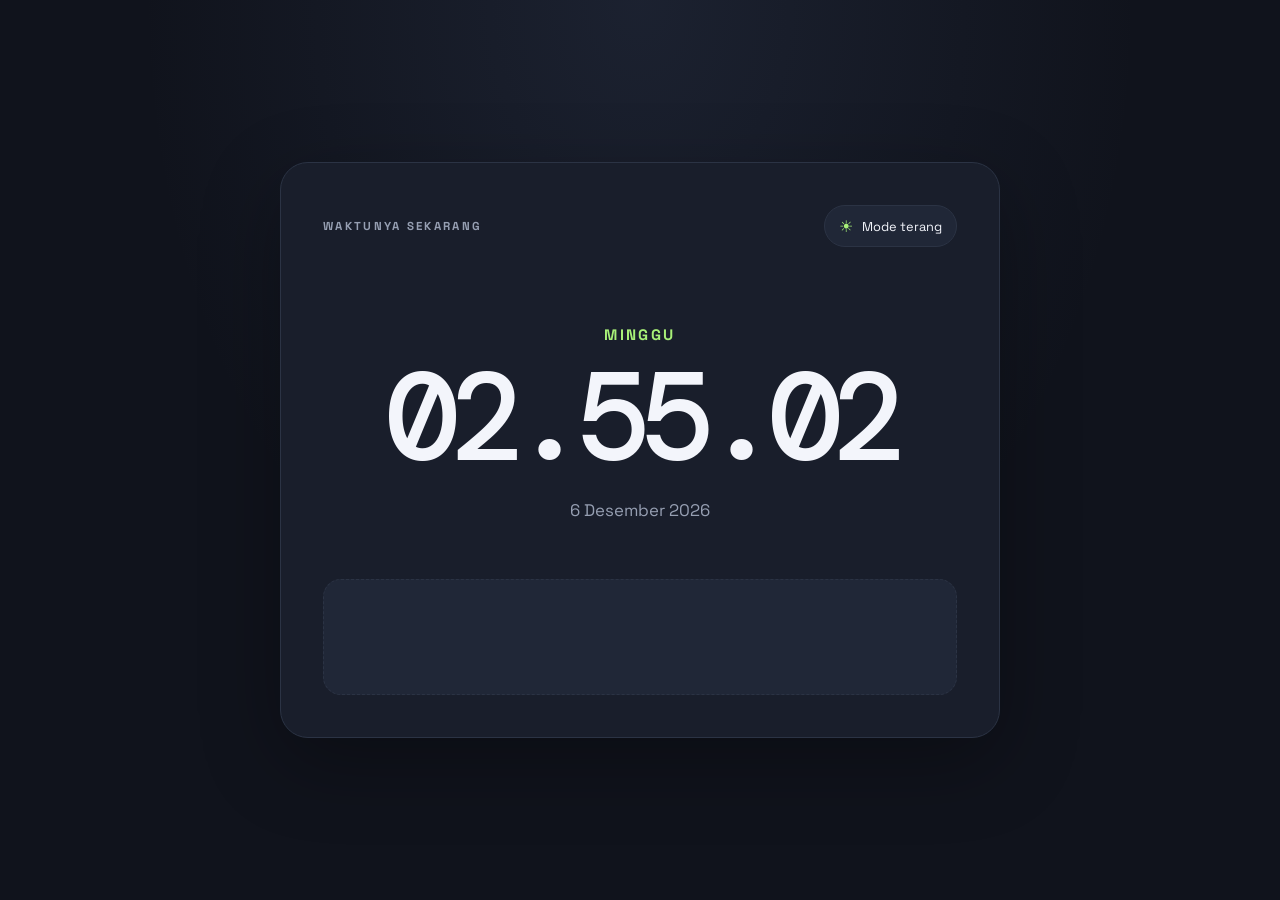
==== days - 4/index.html @ 716c1bc1 "adding days - 4 Digital Clock (unfinished)" ====
﻿<!DOCTYPE html>
<html lang="id">
<head>
    <meta charset="UTF-8">
    <meta name="viewport" content="width=device-width, initial-scale=1.0">
    <meta name="theme-color" content="#10131c">
    <title>Day 4 — Digital Clock</title>
    <link rel="stylesheet" href="style.css">
    <script src="script.js" defer></script>
</head>
<body>
    <main class="clock-card">
        <header class="topbar">
            <p class="eyebrow">WAKTUNYA SEKARANG</p>
            <button class="theme-toggle" type="button" aria-label="Ganti ke tema terang" aria-pressed="false">
                <span class="theme-icon" aria-hidden="true">☀</span>
                <span class="theme-label">Mode terang</span>
            </button>
        </header>

        <section class="clock-content" aria-label="Jam digital">
            <p class="day"></p>
            <div class="clock" role="timer" aria-live="off">00:00:00</div>
            <p class="date"></p>
        </section>

        <section class="meme-slot" aria-label="Area meme">
            <!-- <div class="meme-placeholder" aria-hidden="true"><span>😂</span></div> -->
            <div class="meme-copy">
                <!-- <p class="meme-title">Meme corner</p>
                <p class="meme-hint">Tempat buat meme favorit lo</p> -->
            </div>
        </section>
    </main>
</body>
</html>
---- days - 4/style.css ----
﻿@import url('https://fonts.googleapis.com/css2?family=DM+Mono:wght@400;500&family=Space+Grotesk:wght@400;500;600;700&display=swap');

:root {
    color-scheme: dark;
    --page: #10131c;
    --card: #191e2b;
    --card-border: #2b3344;
    --text: #f3f5fb;
    --muted: #969fb2;
    --accent: #a8f078;
    --accent-soft: rgba(168, 240, 120, .12);
    --slot: #202737;
    --shadow: 0 24px 80px rgba(0, 0, 0, .3);
}

* { box-sizing: border-box; }

body {
    min-height: 100vh;
    margin: 0;
    padding: 24px;
    display: grid;
    place-items: center;
    background:
        radial-gradient(ellipse at 50% 0%, rgba(93, 115, 162, .15), transparent 55%),
        var(--page);
    color: var(--text);
    font-family: 'Space Grotesk', sans-serif;
    transition: background .25s ease, color .25s ease;
}

.clock-card {
    width: min(100%, 720px);
    padding: clamp(22px, 5vw, 42px);
    border: 1px solid var(--card-border);
    border-radius: 28px;
    background: var(--card);
    box-shadow: var(--shadow);
    transition: background .25s ease, border-color .25s ease;
}

.topbar { display: flex; align-items: center; justify-content: space-between; gap: 16px; }
.eyebrow { margin: 0; color: var(--muted); font-size: .72rem; font-weight: 700; letter-spacing: .2em; }

.theme-toggle {
    display: inline-flex;
    align-items: center;
    gap: 9px;
    min-height: 42px;
    padding: 0 14px;
    border: 1px solid var(--card-border);
    border-radius: 999px;
    background: var(--slot);
    color: var(--text);
    font: inherit;
    font-size: .8rem;
    cursor: pointer;
    transition: transform .2s ease, background .2s ease;
}
.theme-toggle:hover { transform: translateY(-2px); }
.theme-toggle:focus-visible { outline: 3px solid var(--accent); outline-offset: 3px; }
.theme-icon { color: var(--accent); font-size: 1rem; }

.clock-content { padding: clamp(48px, 9vw, 78px) 0 clamp(36px, 7vw, 58px); text-align: center; }
.day { margin: 0 0 12px; color: var(--accent); font-size: clamp(.8rem, 2vw, .95rem); font-weight: 700; letter-spacing: .16em; text-transform: uppercase; }
.clock {
    color: var(--text);
    font-family: 'DM Mono', 'Courier New', monospace;
    font-size: clamp(3.5rem, 15vw, 7.8rem);
    font-weight: 500;
    letter-spacing: -.09em;
    line-height: 1;
    font-variant-numeric: tabular-nums;
    white-space: nowrap;
}
.date { margin: 18px 0 0; color: var(--muted); font-size: clamp(.9rem, 2.4vw, 1.05rem); }

.meme-slot {
    display: flex;
    align-items: center;
    gap: 16px;
    min-height: 116px;
    padding: 16px;
    border: 1px dashed var(--card-border);
    border-radius: 18px;
    background: var(--slot);
}
.meme-placeholder {
    display: grid;
    flex: 0 0 82px;
    height: 82px;
    place-items: center;
    border-radius: 13px;
    background: var(--accent-soft);
    font-size: 2rem;
}
.meme-copy p { margin: 0; }
.meme-title { font-weight: 700; }
.meme-hint { margin-top: 5px !important; color: var(--muted); font-size: .88rem; }

body.light-theme {
    color-scheme: light;
    --page: #fff2e8;
    --card: #fffdfb;
    --card-border: #f2d8c9;
    --text: #302348;
    --muted: #766b83;
    --accent: #e6538a;
    --accent-soft: rgba(255, 178, 66, .22);
    --slot: #fff0d9;
    --shadow: 0 24px 80px rgba(145, 77, 106, .16);
}
body.light-theme {
    background:
        radial-gradient(ellipse at 12% 16%, rgba(255, 190, 93, .34), transparent 32%),
        radial-gradient(ellipse at 88% 78%, rgba(244, 143, 183, .3), transparent 36%),
        radial-gradient(ellipse at 80% 8%, rgba(138, 194, 255, .28), transparent 30%),
        var(--page);
}
body.light-theme .clock-card {
    background: linear-gradient(145deg, #fffdfb 5%, #fff8f1 100%);
    border-color: #f0d6d1;
}
body.light-theme .meme-slot {
    border-color: #efb2c8;
    background: linear-gradient(110deg, #fff0d9, #ffe6ef 62%, #e9f3ff);
}
body.light-theme .meme-placeholder { background: linear-gradient(145deg, #ffd875, #ffabc5); }
body.light-theme .theme-toggle { border-color: #efc8d0; background: #fff0f4; }

@media (max-width: 420px) {
    body { padding: 14px; }
    .clock-card { border-radius: 22px; }
    .theme-label { display: none; }
    .theme-toggle { width: 42px; justify-content: center; padding: 0; }
    .meme-slot { min-height: 100px; }
    .meme-placeholder { flex-basis: 66px; height: 66px; }
}

@media (prefers-reduced-motion: reduce) {
    *, *::before, *::after { scroll-behavior: auto !important; transition-duration: .01ms !important; }
}
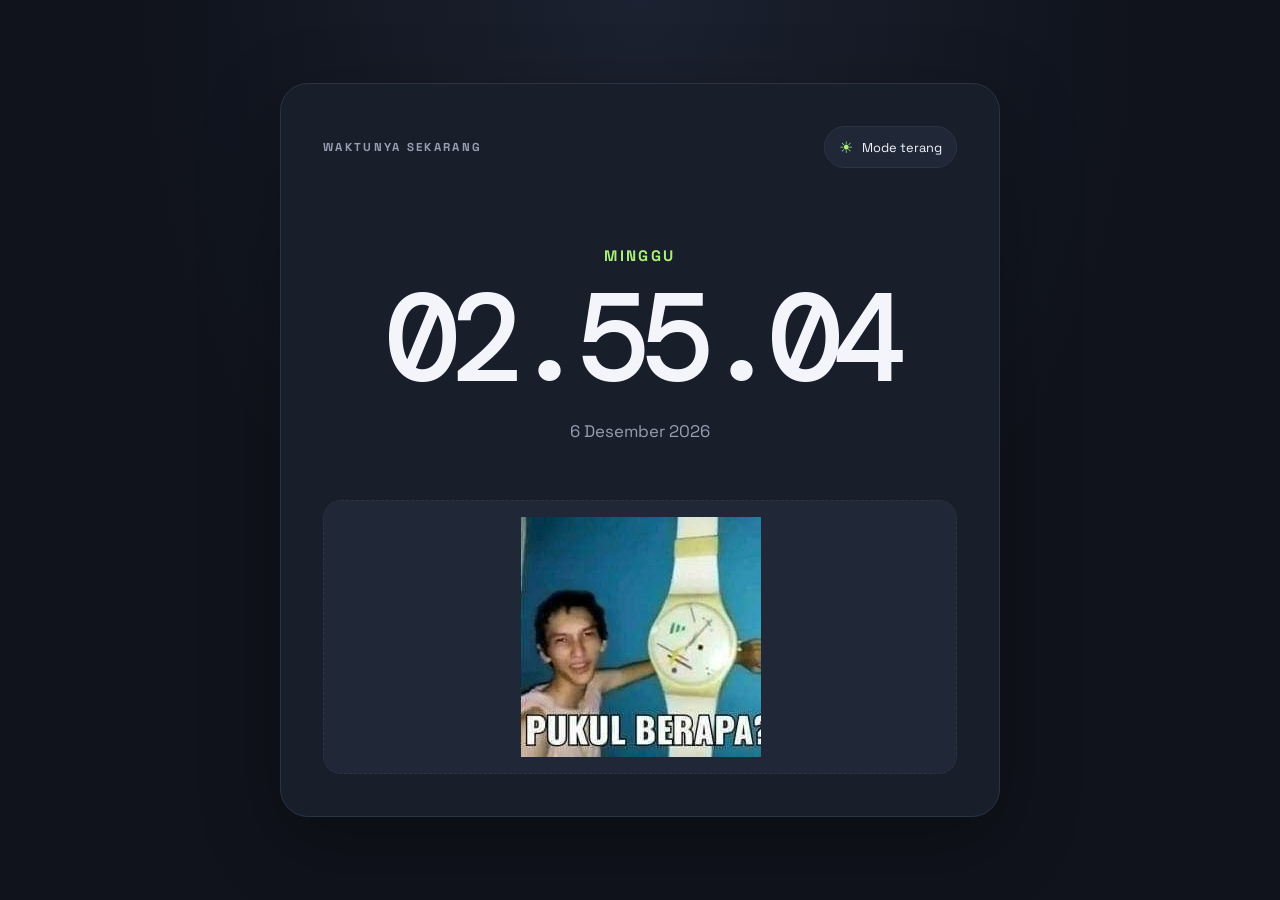
==== commit 561012f6: "adding image in days 4" ====
--- a/days - 4/index.html
+++ b/days - 4/index.html
@@ -25,11 +25,7 @@
         </section>
 
         <section class="meme-slot" aria-label="Area meme">
-            <!-- <div class="meme-placeholder" aria-hidden="true"><span>😂</span></div> -->
-            <div class="meme-copy">
-                <!-- <p class="meme-title">Meme corner</p>
-                <p class="meme-hint">Tempat buat meme favorit lo</p> -->
-            </div>
+            <img class="meme-image" src="times.jpeg" alt="Meme orang bertanya, “Pukul berapa?”">
         </section>
     </main>
 </body>
--- a/days - 4/style.css
+++ b/days - 4/style.css
@@ -78,12 +78,22 @@
 .meme-slot {
     display: flex;
     align-items: center;
+    justify-content: center;
     gap: 16px;
     min-height: 116px;
     padding: 16px;
+    overflow: hidden;
     border: 1px dashed var(--card-border);
     border-radius: 18px;
     background: var(--slot);
+}
+.meme-image {
+    display: block;
+    width: auto;
+    max-width: 100%;
+    height: auto;
+    max-height: 360px;
+    object-fit: contain;
 }
 .meme-placeholder {
     display: grid;
@@ -140,4 +150,3 @@
 @media (prefers-reduced-motion: reduce) {
     *, *::before, *::after { scroll-behavior: auto !important; transition-duration: .01ms !important; }
 }
-
